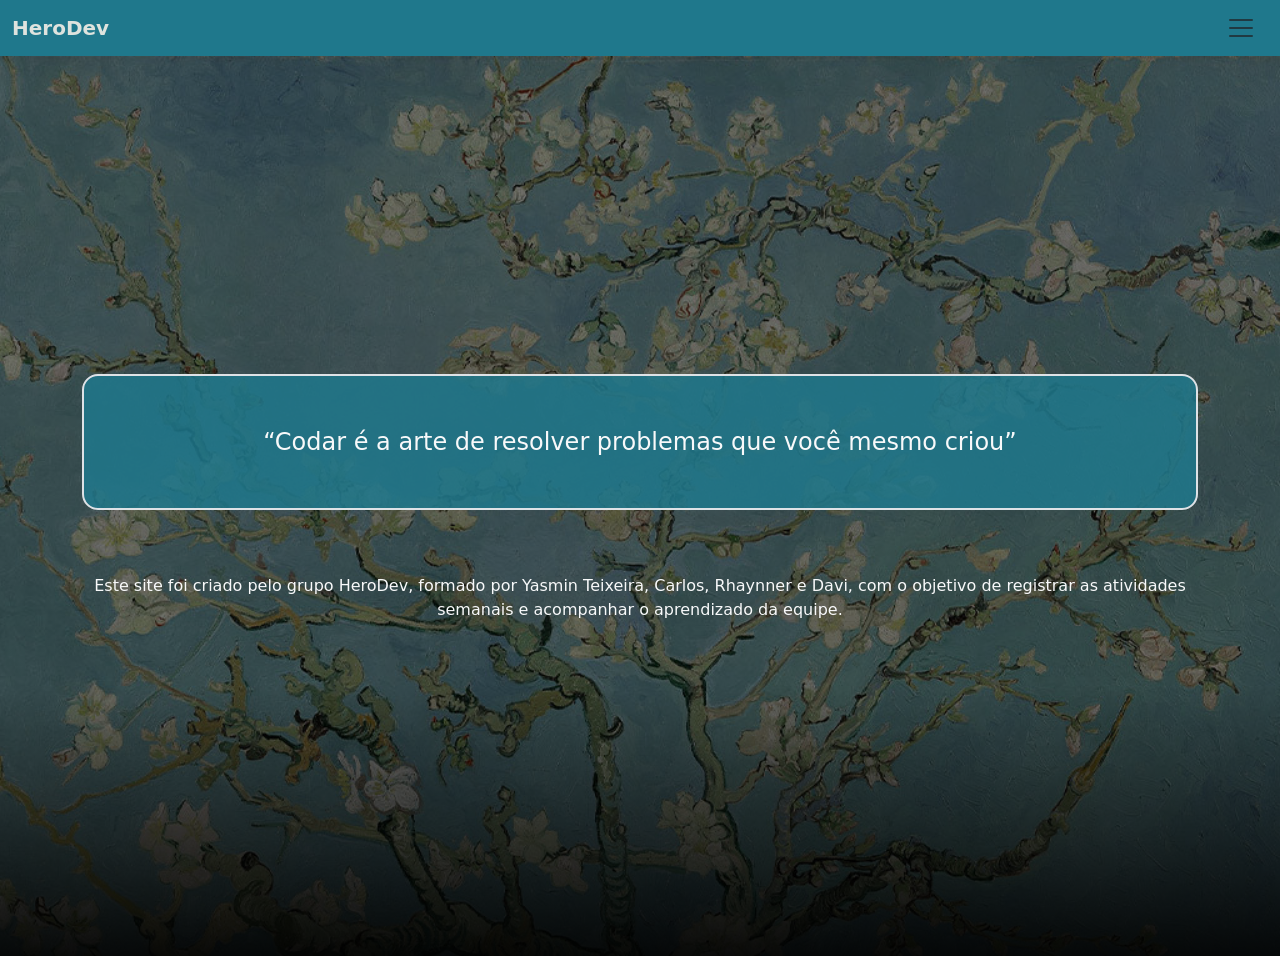
==== index.html @ e6e77d74 "navbar" ====
<!DOCTYPE html>
<html lang="pt-br">

<head>
    <meta charset="UTF-8">
    <meta name="viewport" content="width=device-width, initial-scale=1.0">
    <title>HeroDev</title>

    <link href="https://cdn.jsdelivr.net/npm/bootstrap@5.3.8/dist/css/bootstrap.min.css" rel="stylesheet"
        integrity="sha384-sRIl4kxILFvY47J16cr9ZwB07vP4J8+LH7qKQnuqkuIAvNWLzeN8tE5YBujZqJLB" crossorigin="anonymous">

    <script defer src="https://cdn.jsdelivr.net/npm/bootstrap@5.3.8/dist/js/bootstrap.bundle.min.js"
        integrity="sha384-FKyoEForCGlyvwx9Hj09JcYn3nv7wiPVlz7YYwJrWVcXK/BmnVDxM+D2scQbITxI"
        crossorigin="anonymous"></script>

    <link href="https://cdn.jsdelivr.net/npm/bootstrap@5.3.8/dist/css/bootstrap.min.css" rel="stylesheet"
        integrity="sha384-sRIl4kxILFvY47J16cr9ZwB07vP4J8+LH7qKQnuqkuIAvNWLzeN8tE5YBujZqJLB" crossorigin="anonymous">

    <script defer src="https://cdn.jsdelivr.net/npm/bootstrap@5.3.8/dist/js/bootstrap.bundle.min.js"
        integrity="sha384-FKyoEForCGlyvwx9Hj09JcYn3nv7wiPVlz7YYwJrWVcXK/BmnVDxM+D2scQbITxI"
        crossorigin="anonymous"></script>
    <script type="module" src="assets/js/Lib.js"></script>

</head>
<header>
    <section id="navbar">
        <hd-navbar></hd-navbar>
    </section>
</header>
<main>
    <section id="Inicio" class="min-vh-100 d-flex align-items-stretch" style="
    background:
    linear-gradient(
        to bottom,
        rgba(0,0,0,0.55) 0%,
        rgba(0,0,0,0.55) 70%,
        rgba(0,0,0,0.95) 100%
    ),
    url('img/fundo.jpg');
    background-size: cover;
    background-position: center;
    background-repeat: no-repeat;
">

        <div class="container d-flex flex-column justify-content-center gap-5 py-5">

            <div class="row">
                <div class="col-12">
                    <blockquote class="text-center border border-2 text-light p-5 rounded-4 fs-4"
                        style="background-color: rgba(31,120,140,0.85);">
                        “Codar é a arte de resolver problemas que você mesmo criou”
                    </blockquote>
                </div>
            </div>

            <div class="row">
                <div class="col-12 text-center text-light">
                    <p>
                        Este site foi criado pelo grupo HeroDev, formado por Yasmin Teixeira,
                        Carlos, Rhaynner e Davi, com o objetivo de registrar as atividades semanais e acompanhar
                        o
                        aprendizado da equipe.
                    </p>
                </div>
            </div>

        </div>
    </section>
    </body>
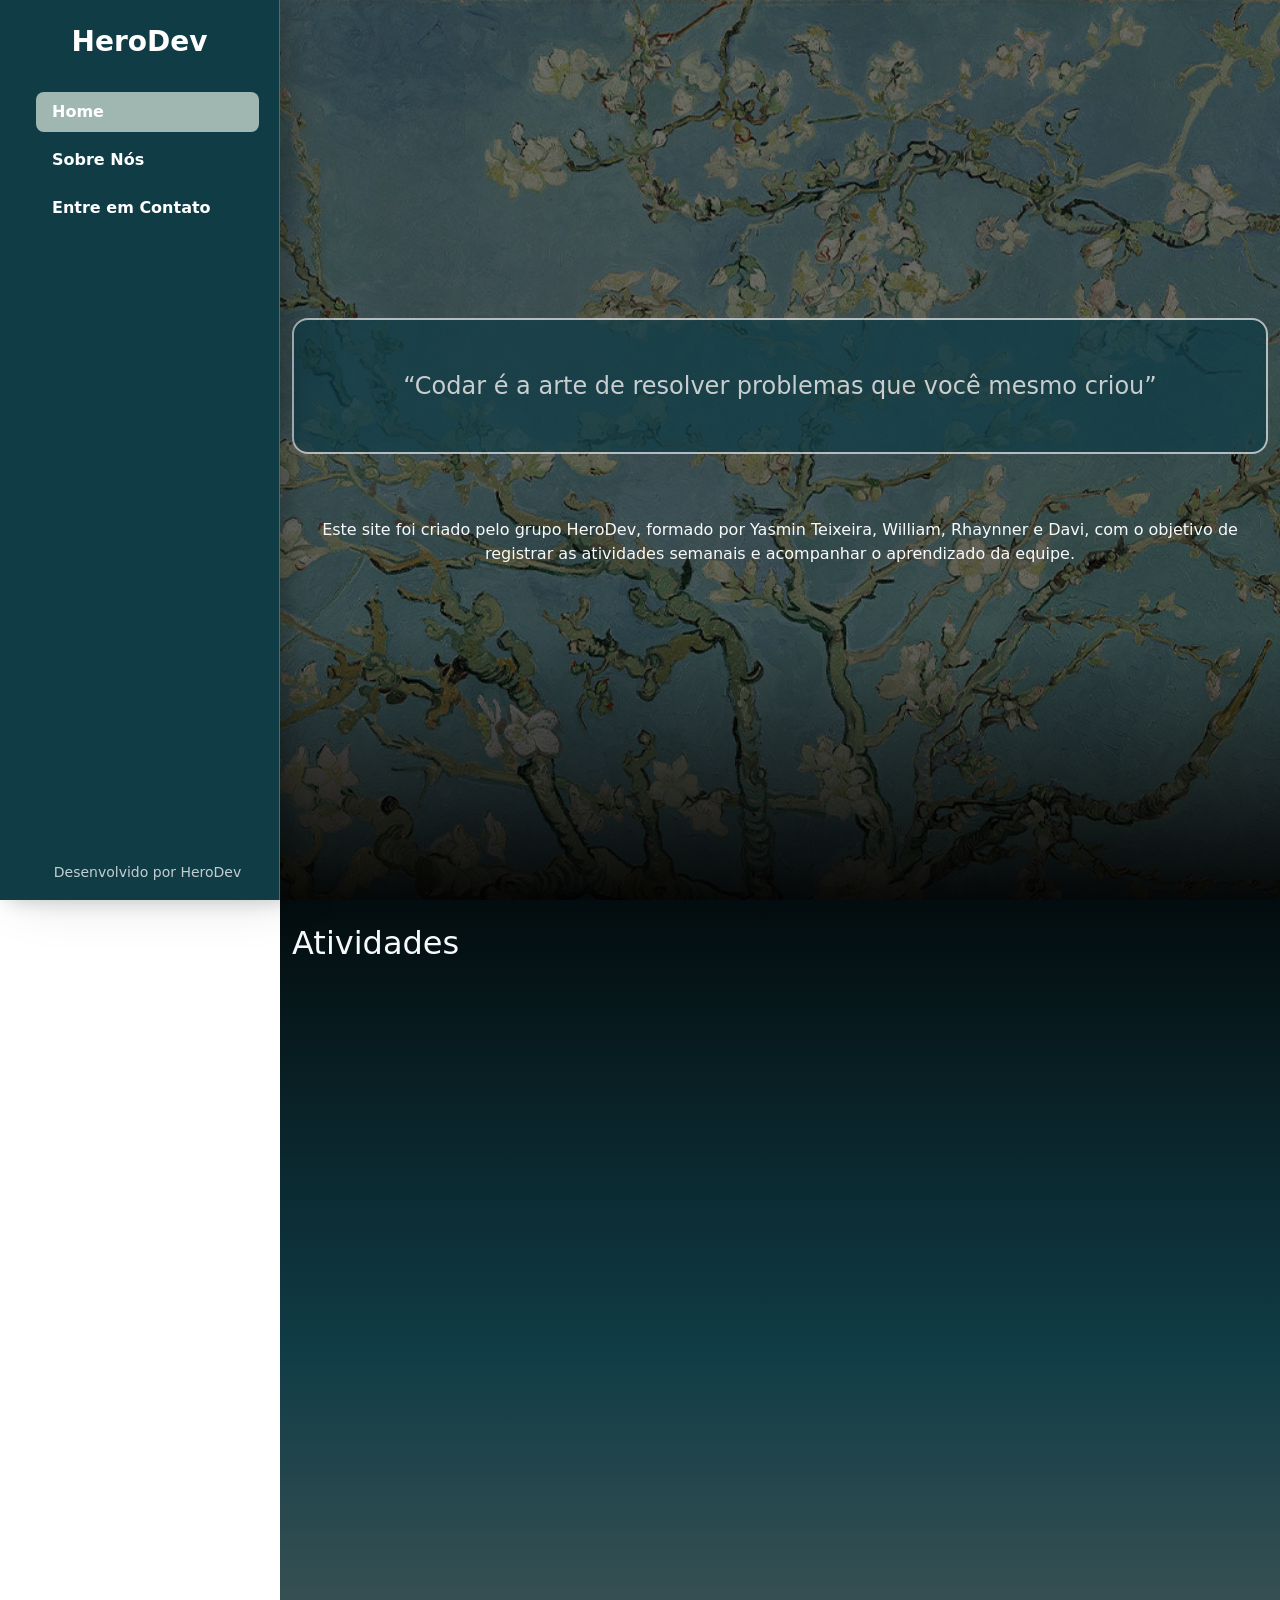
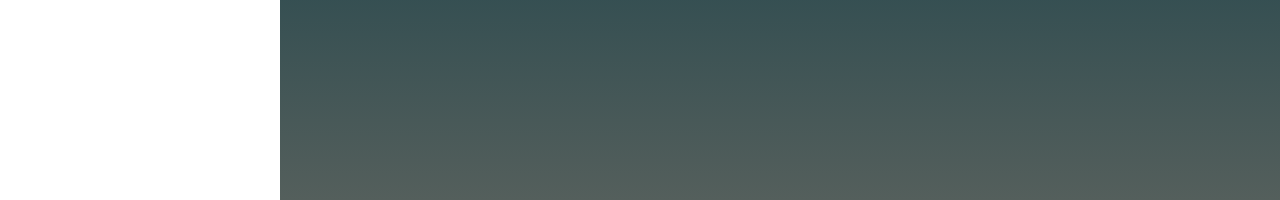
==== commit f09a6856: "nova navbar" ====
--- a/index.html
+++ b/index.html
@@ -7,63 +7,73 @@
     <title>HeroDev</title>
 
     <link href="https://cdn.jsdelivr.net/npm/bootstrap@5.3.8/dist/css/bootstrap.min.css" rel="stylesheet"
-        integrity="sha384-sRIl4kxILFvY47J16cr9ZwB07vP4J8+LH7qKQnuqkuIAvNWLzeN8tE5YBujZqJLB" crossorigin="anonymous">
+        integrity="sha384-sRIl4kxILFvY47J16cr9ZwB07vP4J8+LH7qKQnuqkuIAvNWLzeN8tE5YBujZqJLB"
+        crossorigin="anonymous">
 
     <script defer src="https://cdn.jsdelivr.net/npm/bootstrap@5.3.8/dist/js/bootstrap.bundle.min.js"
         integrity="sha384-FKyoEForCGlyvwx9Hj09JcYn3nv7wiPVlz7YYwJrWVcXK/BmnVDxM+D2scQbITxI"
         crossorigin="anonymous"></script>
 
-    <link href="https://cdn.jsdelivr.net/npm/bootstrap@5.3.8/dist/css/bootstrap.min.css" rel="stylesheet"
-        integrity="sha384-sRIl4kxILFvY47J16cr9ZwB07vP4J8+LH7qKQnuqkuIAvNWLzeN8tE5YBujZqJLB" crossorigin="anonymous">
+    <script type="module" src="assets/js/Lib.js"></script>
+</head>
 
-    <script defer src="https://cdn.jsdelivr.net/npm/bootstrap@5.3.8/dist/js/bootstrap.bundle.min.js"
-        integrity="sha384-FKyoEForCGlyvwx9Hj09JcYn3nv7wiPVlz7YYwJrWVcXK/BmnVDxM+D2scQbITxI"
-        crossorigin="anonymous"></script>
-    <script type="module" src="assets/js/Lib.js"></script>
+<body>
 
-</head>
-<header>
-    <section id="navbar">
-        <hd-navbar></hd-navbar>
-    </section>
+   <header>
+   <hd-navbar></hd-navbar>
 </header>
-<main>
-    <section id="Inicio" class="min-vh-100 d-flex align-items-stretch" style="
-    background:
-    linear-gradient(
-        to bottom,
-        rgba(0,0,0,0.55) 0%,
-        rgba(0,0,0,0.55) 70%,
-        rgba(0,0,0,0.95) 100%
-    ),
-    url('img/fundo.jpg');
-    background-size: cover;
-    background-position: center;
-    background-repeat: no-repeat;
-">
 
-        <div class="container d-flex flex-column justify-content-center gap-5 py-5">
+    <main style="margin-left: 280px;">
 
-            <div class="row">
-                <div class="col-12">
-                    <blockquote class="text-center border border-2 text-light p-5 rounded-4 fs-4"
-                        style="background-color: rgba(31,120,140,0.85);">
-                        “Codar é a arte de resolver problemas que você mesmo criou”
-                    </blockquote>
+        <section id="Inicio" class="min-vh-100 d-flex align-items-stretch" style="
+            background:
+            linear-gradient(
+                to bottom,
+                rgba(0,0,0,0.55) 0%,
+                rgba(0,0,0,0.55) 70%,
+                rgba(0,0,0,0.95) 100%
+            ),
+            url('img/fundo.jpg');
+            background-size: cover;
+            background-position: center;
+            background-repeat: no-repeat;
+        ">
+
+            <div class="container d-flex flex-column justify-content-center gap-5 py-5">
+
+                <div class="row">
+                    <div class="col-12">
+                        <blockquote class="text-center border border-2 text-light p-5 rounded-4 fs-4  opacity-75"
+                            style="background-color: #103c46;">
+                            “Codar é a arte de resolver problemas que você mesmo criou”
+                        </blockquote>
+                    </div>
+                </div>
+
+                <div class="row">
+                    <div class="col-12 text-center text-light">
+                        <p>
+                            Este site foi criado pelo grupo HeroDev, formado por Yasmin Teixeira,
+                            William, Rhaynner e Davi, com o objetivo de registrar as atividades
+                            semanais e acompanhar o aprendizado da equipe.
+                        </p>
+                    </div>
                 </div>
             </div>
+        </section>
 
-            <div class="row">
-                <div class="col-12 text-center text-light">
-                    <p>
-                        Este site foi criado pelo grupo HeroDev, formado por Yasmin Teixeira,
-                        Carlos, Rhaynner e Davi, com o objetivo de registrar as atividades semanais e acompanhar
-                        o
-                        aprendizado da equipe.
-                    </p>
+        <section id="Trabalhos" class="min-vh-100 d-flex align-items-stretch" style="background: linear-gradient(#030c0e, #103c46, #545f5c);">
+            <div class="container">
+                <div class="row">
+                    <h2 class="py-4 opacity-100 text-light ">Atividades</h2>
+
+                    
+
                 </div>
             </div>
+        </section>
+    </main>
 
-        </div>
-    </section>
-    </body>+</body>
+
+</html>
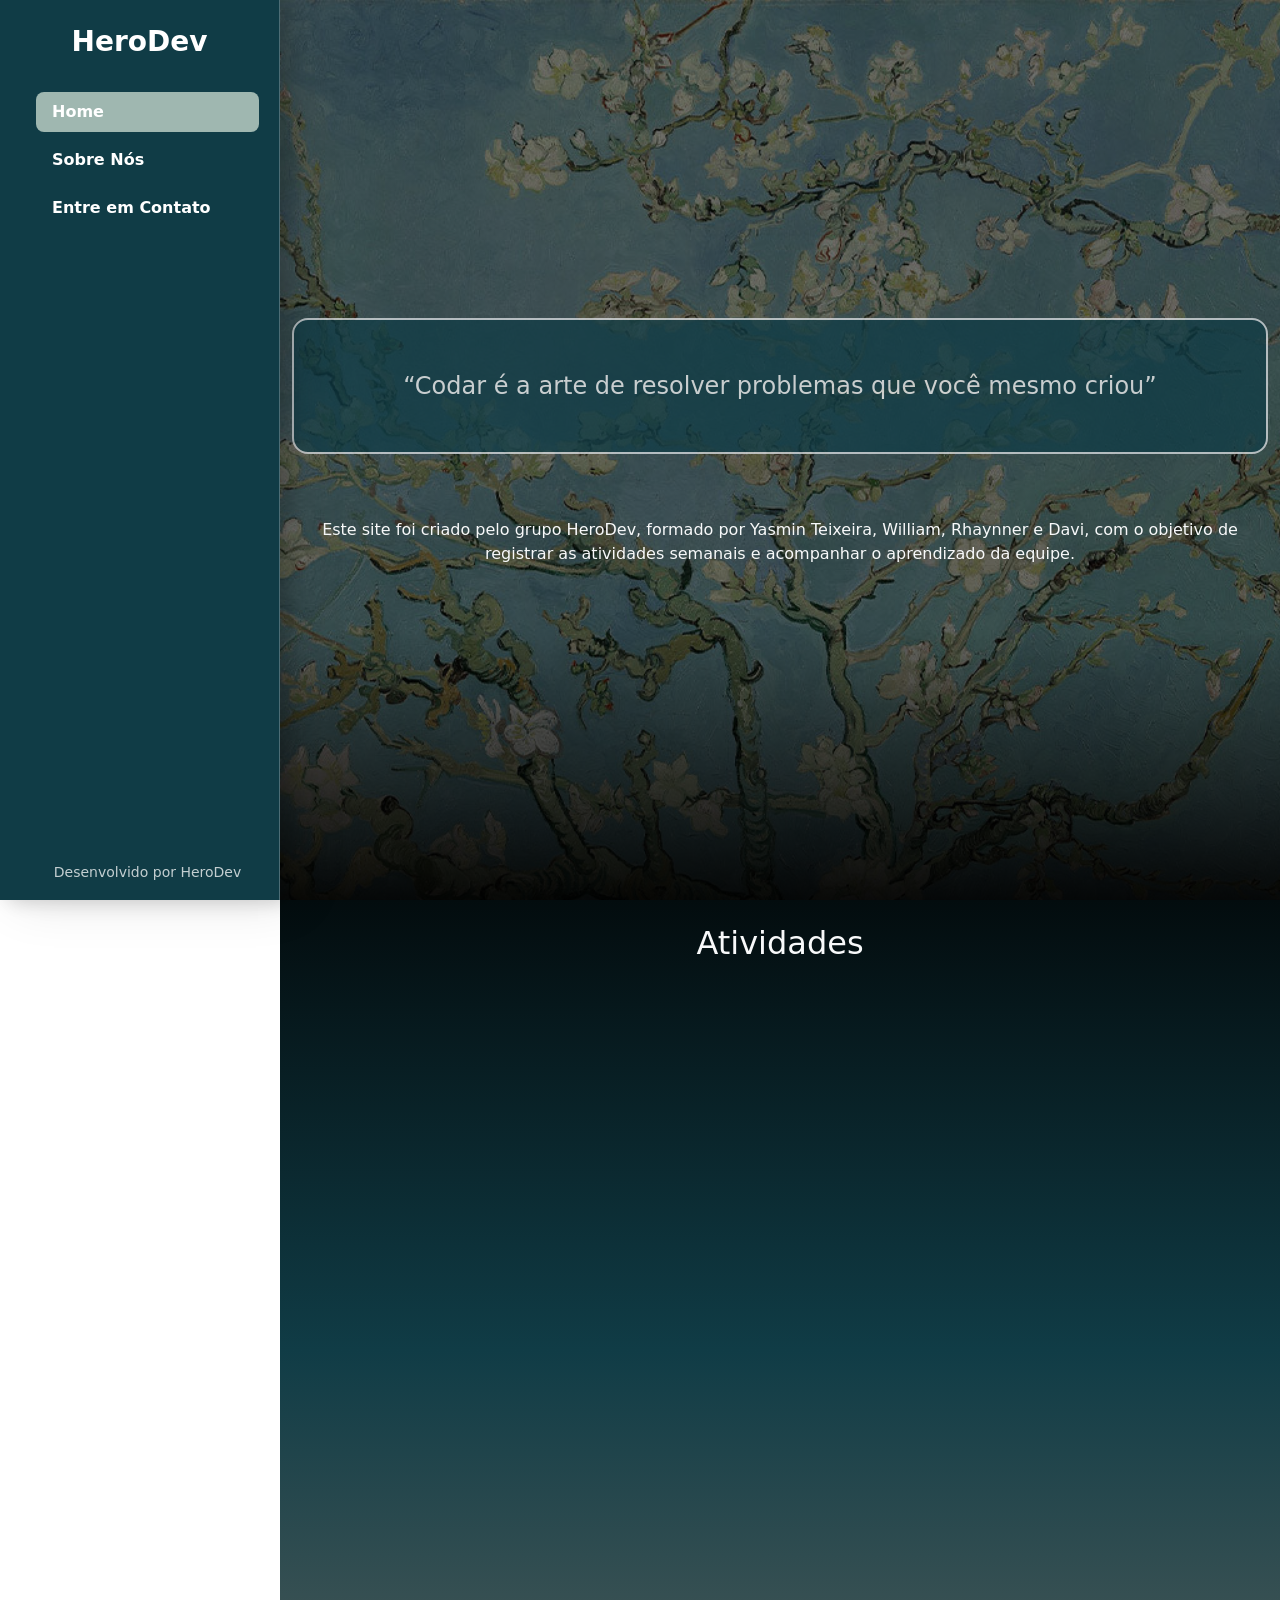
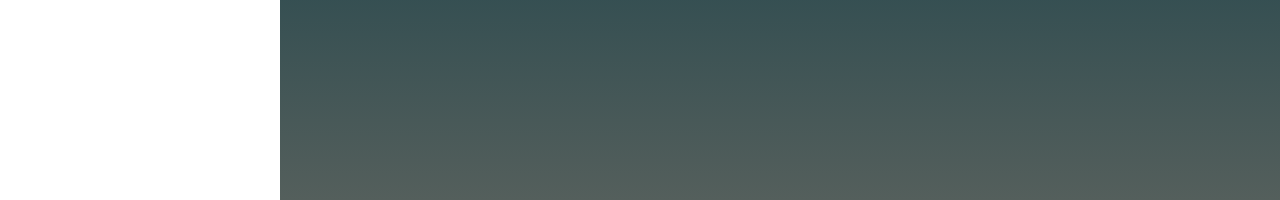
==== commit 1185c79c: "escopo do site" ====
--- a/index.html
+++ b/index.html
@@ -65,7 +65,8 @@
         <section id="Trabalhos" class="min-vh-100 d-flex align-items-stretch" style="background: linear-gradient(#030c0e, #103c46, #545f5c);">
             <div class="container">
                 <div class="row">
-                    <h2 class="py-4 opacity-100 text-light ">Atividades</h2>
+                    <h2 class="py-4 opacity-100 text-light text-center ">Atividades</h2>
+                        
 
                     
 
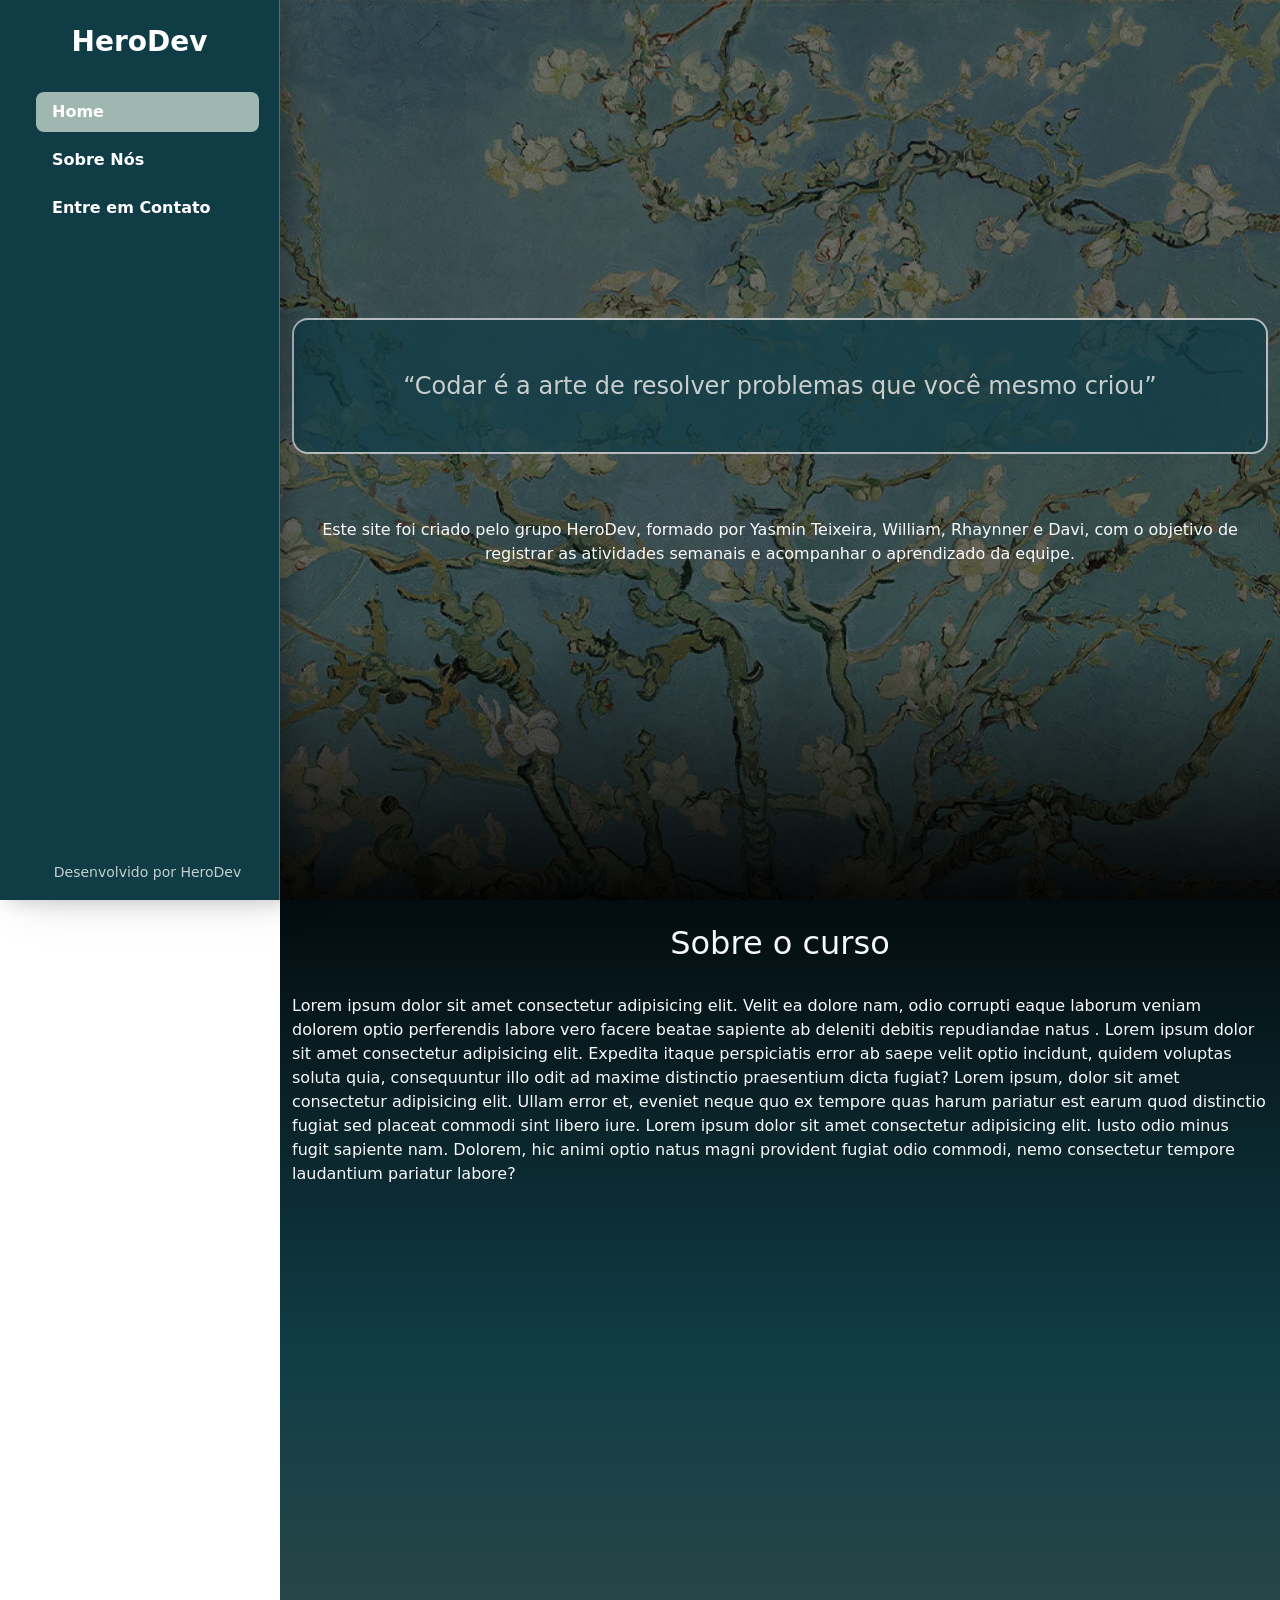
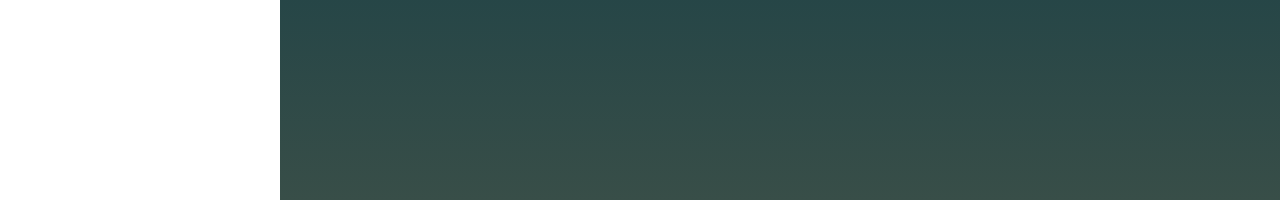
==== commit 41e6ef1d: "nova section" ====
--- a/index.html
+++ b/index.html
@@ -7,8 +7,7 @@
     <title>HeroDev</title>
 
     <link href="https://cdn.jsdelivr.net/npm/bootstrap@5.3.8/dist/css/bootstrap.min.css" rel="stylesheet"
-        integrity="sha384-sRIl4kxILFvY47J16cr9ZwB07vP4J8+LH7qKQnuqkuIAvNWLzeN8tE5YBujZqJLB"
-        crossorigin="anonymous">
+        integrity="sha384-sRIl4kxILFvY47J16cr9ZwB07vP4J8+LH7qKQnuqkuIAvNWLzeN8tE5YBujZqJLB" crossorigin="anonymous">
 
     <script defer src="https://cdn.jsdelivr.net/npm/bootstrap@5.3.8/dist/js/bootstrap.bundle.min.js"
         integrity="sha384-FKyoEForCGlyvwx9Hj09JcYn3nv7wiPVlz7YYwJrWVcXK/BmnVDxM+D2scQbITxI"
@@ -19,9 +18,9 @@
 
 <body>
 
-   <header>
-   <hd-navbar></hd-navbar>
-</header>
+    <header>
+        <hd-navbar></hd-navbar>
+    </header>
 
     <main style="margin-left: 280px;">
 
@@ -62,13 +61,37 @@
             </div>
         </section>
 
-        <section id="Trabalhos" class="min-vh-100 d-flex align-items-stretch" style="background: linear-gradient(#030c0e, #103c46, #545f5c);">
+        <section id="Trabalhos" class="min-vh-100 d-flex align-items-stretch"
+            style="background: linear-gradient(#030c0e, #103c46, #384e48);">
             <div class="container">
                 <div class="row">
-                    <h2 class="py-4 opacity-100 text-light text-center ">Atividades</h2>
-                        
+                    <h2 class="py-4  text-light text-center ">Sobre o curso</h2>
+                    <div>
+                        <p class="text-light">Lorem ipsum dolor sit amet consectetur adipisicing elit. Velit ea dolore nam, odio corrupti
+                            eaque laborum veniam dolorem optio perferendis labore vero facere beatae sapiente ab
+                            deleniti debitis repudiandae natus . Lorem ipsum dolor sit amet consectetur adipisicing
+                            elit. Expedita itaque perspiciatis error ab saepe velit optio incidunt, quidem voluptas
+                            soluta quia, consequuntur illo odit ad maxime distinctio praesentium dicta fugiat? Lorem
+                            ipsum, dolor sit amet consectetur adipisicing elit. Ullam error et, eveniet neque quo ex
+                            tempore quas harum pariatur est earum quod distinctio fugiat sed placeat commodi sint libero
+                            iure. Lorem ipsum dolor sit amet consectetur adipisicing elit. Iusto odio minus fugit
+                            sapiente nam. Dolorem, hic animi optio natus magni provident fugiat odio commodi, nemo
+                            consectetur tempore laudantium pariatur labore?</p>
+                    </div>
+                    <div class="container">
+                        <div class="row">
+                           
+                               
+                                
 
-                    
+
+                            </div>
+                        </div>
+                    </div>
+
+
+
+
 
                 </div>
             </div>
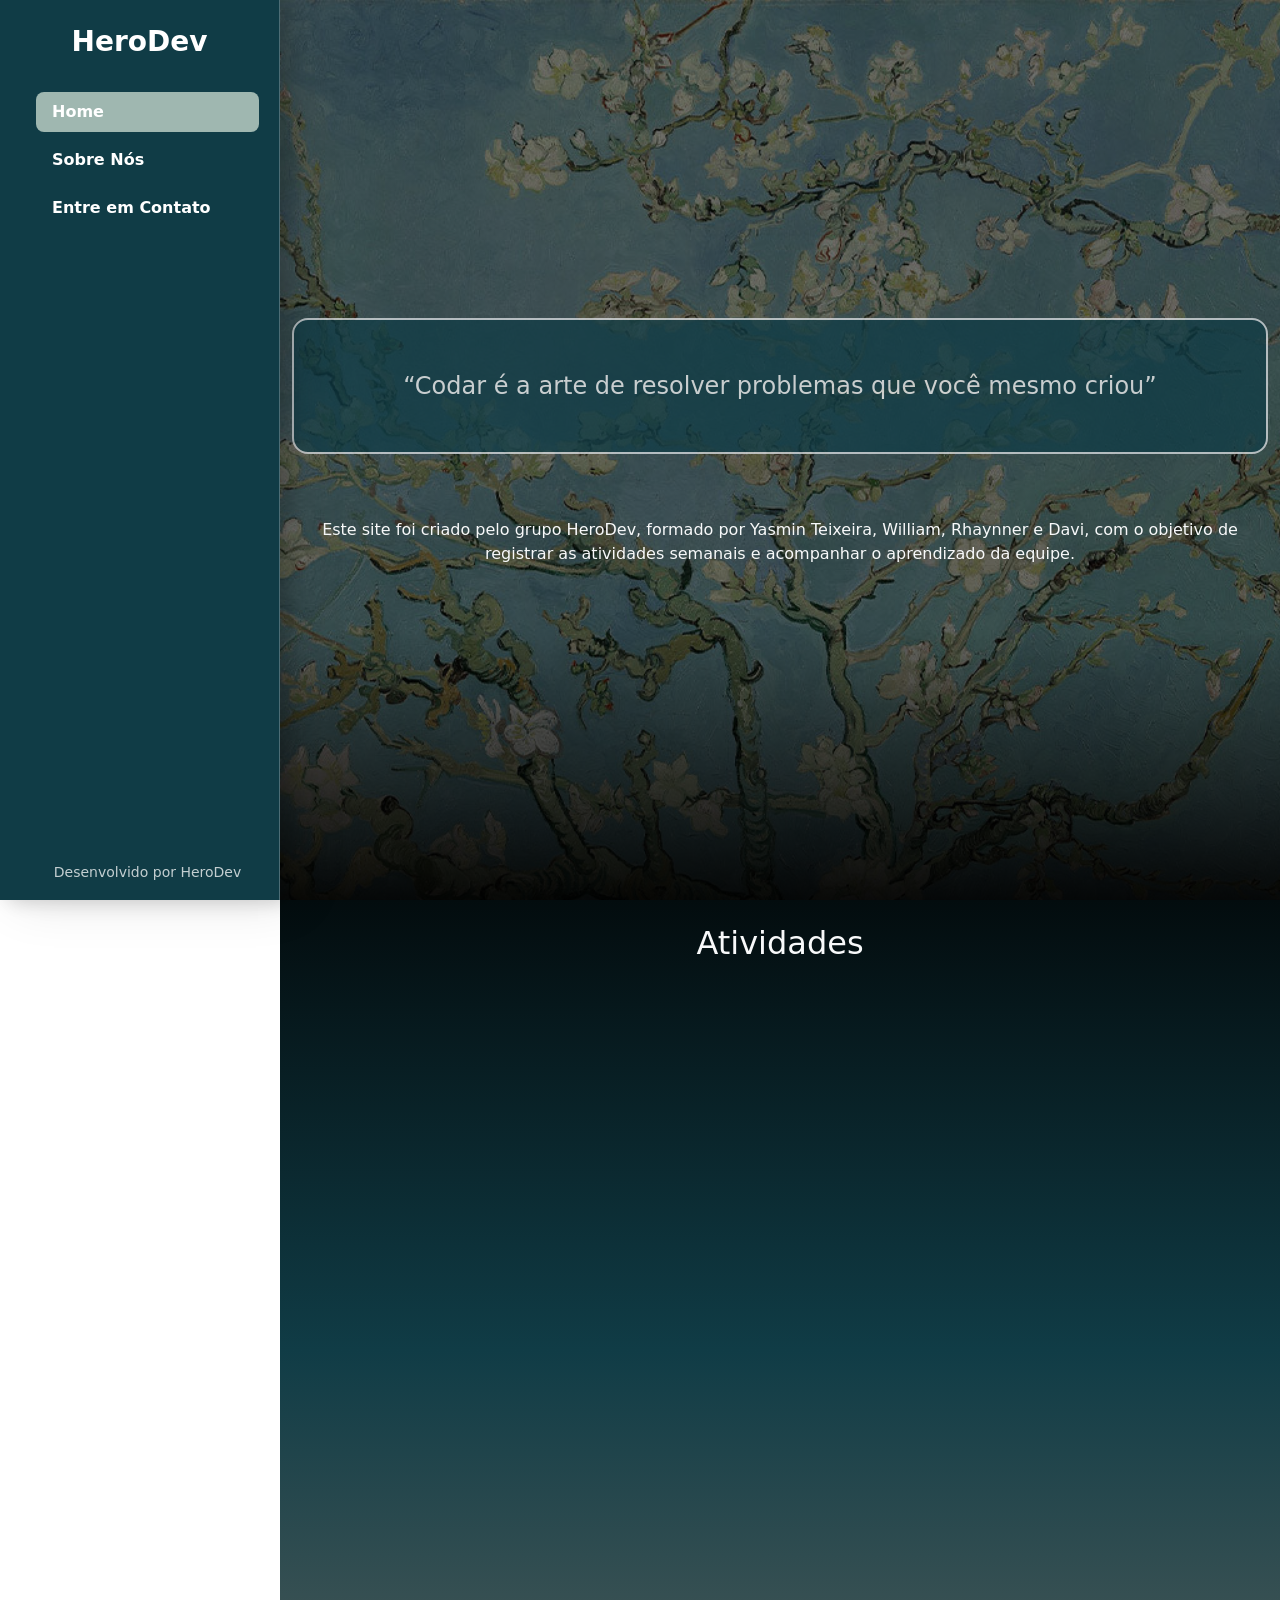
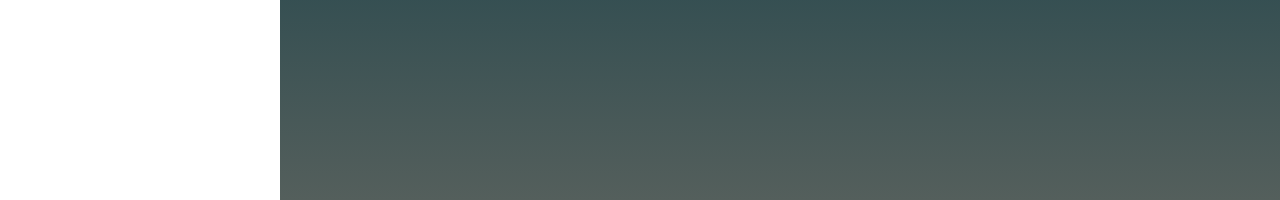
==== commit 91318c8b: "15/06" ====
--- a/index.html
+++ b/index.html
@@ -7,7 +7,8 @@
     <title>HeroDev</title>
 
     <link href="https://cdn.jsdelivr.net/npm/bootstrap@5.3.8/dist/css/bootstrap.min.css" rel="stylesheet"
-        integrity="sha384-sRIl4kxILFvY47J16cr9ZwB07vP4J8+LH7qKQnuqkuIAvNWLzeN8tE5YBujZqJLB" crossorigin="anonymous">
+        integrity="sha384-sRIl4kxILFvY47J16cr9ZwB07vP4J8+LH7qKQnuqkuIAvNWLzeN8tE5YBujZqJLB"
+        crossorigin="anonymous">
 
     <script defer src="https://cdn.jsdelivr.net/npm/bootstrap@5.3.8/dist/js/bootstrap.bundle.min.js"
         integrity="sha384-FKyoEForCGlyvwx9Hj09JcYn3nv7wiPVlz7YYwJrWVcXK/BmnVDxM+D2scQbITxI"
@@ -18,9 +19,9 @@
 
 <body>
 
-    <header>
-        <hd-navbar></hd-navbar>
-    </header>
+   <header>
+   <hd-navbar></hd-navbar>
+</header>
 
     <main style="margin-left: 280px;">
 
@@ -61,37 +62,13 @@
             </div>
         </section>
 
-        <section id="Trabalhos" class="min-vh-100 d-flex align-items-stretch"
-            style="background: linear-gradient(#030c0e, #103c46, #384e48);">
+        <section id="Trabalhos" class="min-vh-100 d-flex align-items-stretch" style="background: linear-gradient(#030c0e, #103c46, #545f5c);">
             <div class="container">
                 <div class="row">
-                    <h2 class="py-4  text-light text-center ">Sobre o curso</h2>
-                    <div>
-                        <p class="text-light">Lorem ipsum dolor sit amet consectetur adipisicing elit. Velit ea dolore nam, odio corrupti
-                            eaque laborum veniam dolorem optio perferendis labore vero facere beatae sapiente ab
-                            deleniti debitis repudiandae natus . Lorem ipsum dolor sit amet consectetur adipisicing
-                            elit. Expedita itaque perspiciatis error ab saepe velit optio incidunt, quidem voluptas
-                            soluta quia, consequuntur illo odit ad maxime distinctio praesentium dicta fugiat? Lorem
-                            ipsum, dolor sit amet consectetur adipisicing elit. Ullam error et, eveniet neque quo ex
-                            tempore quas harum pariatur est earum quod distinctio fugiat sed placeat commodi sint libero
-                            iure. Lorem ipsum dolor sit amet consectetur adipisicing elit. Iusto odio minus fugit
-                            sapiente nam. Dolorem, hic animi optio natus magni provident fugiat odio commodi, nemo
-                            consectetur tempore laudantium pariatur labore?</p>
-                    </div>
-                    <div class="container">
-                        <div class="row">
-                           
-                               
-                                
+                    <h2 class="py-4 opacity-100 text-light text-center ">Atividades</h2>
+                        
 
-
-                            </div>
-                        </div>
-                    </div>
-
-
-
-
+                    
 
                 </div>
             </div>
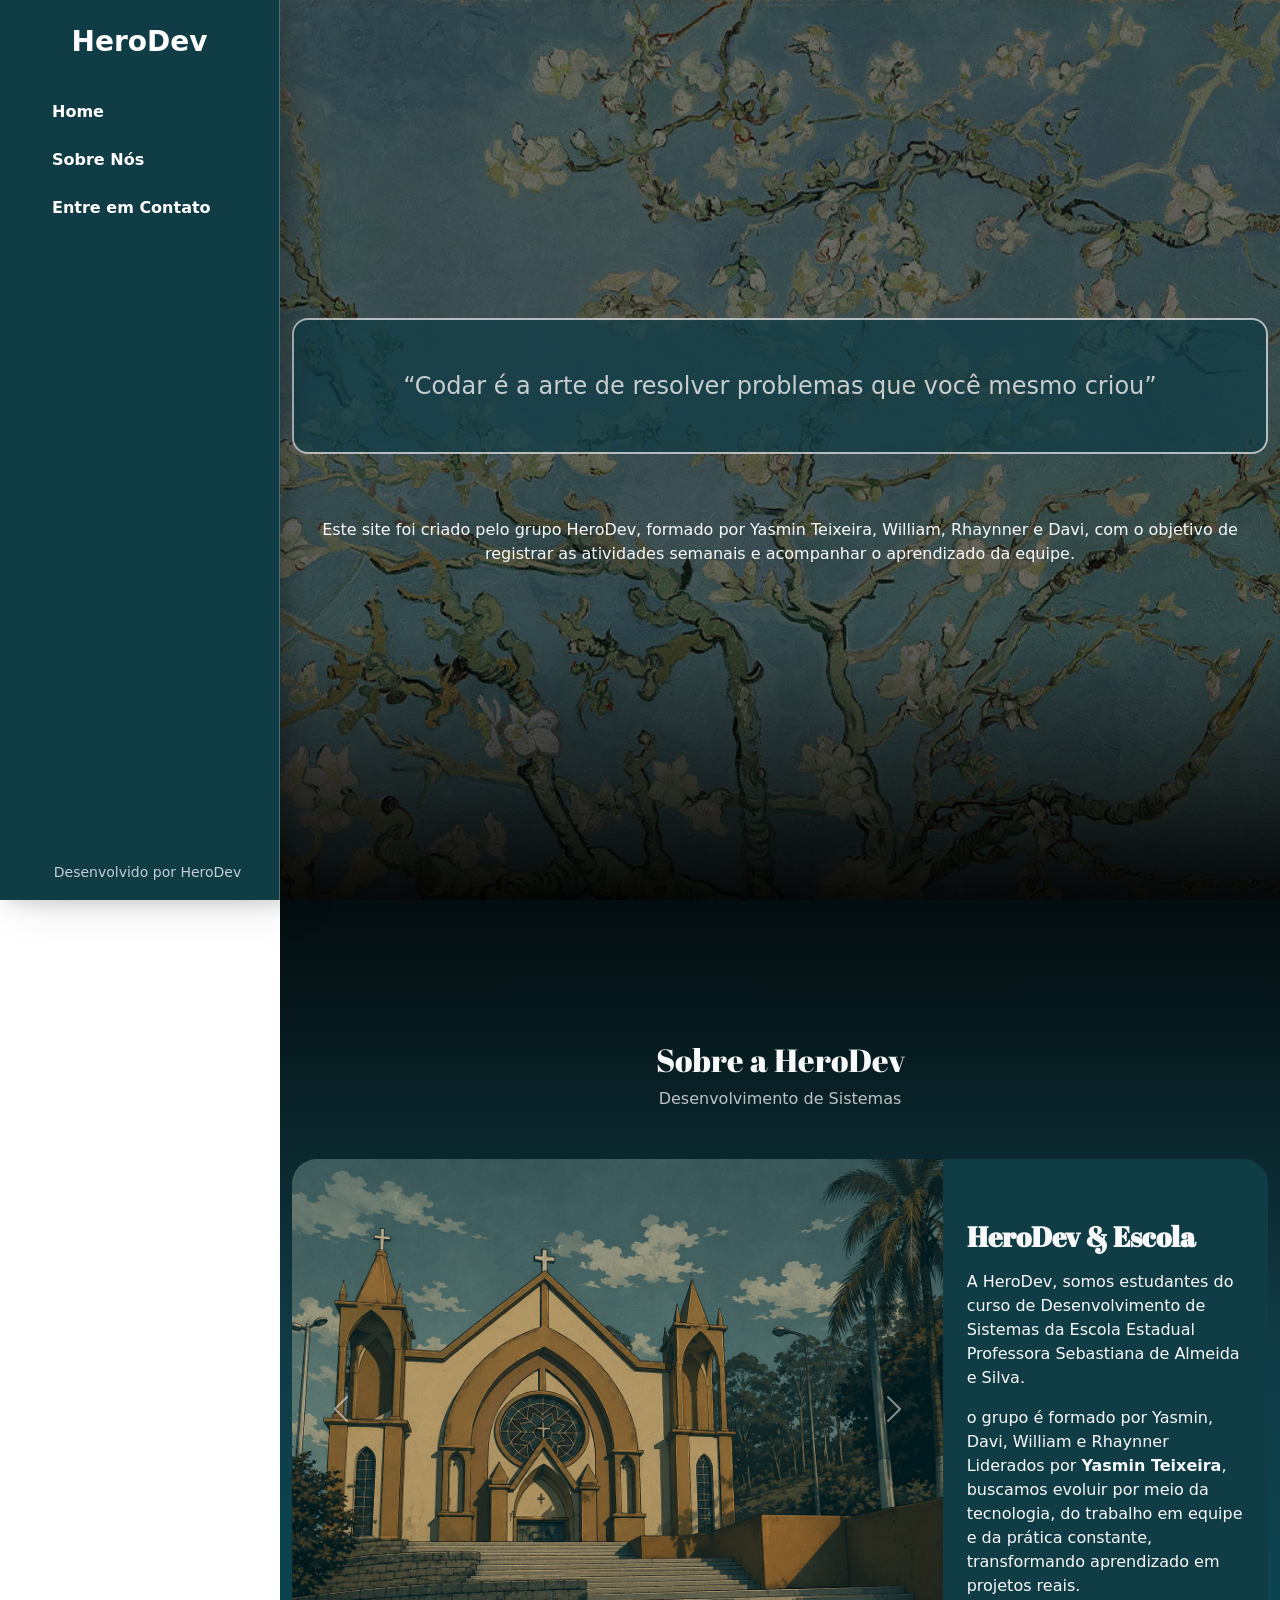
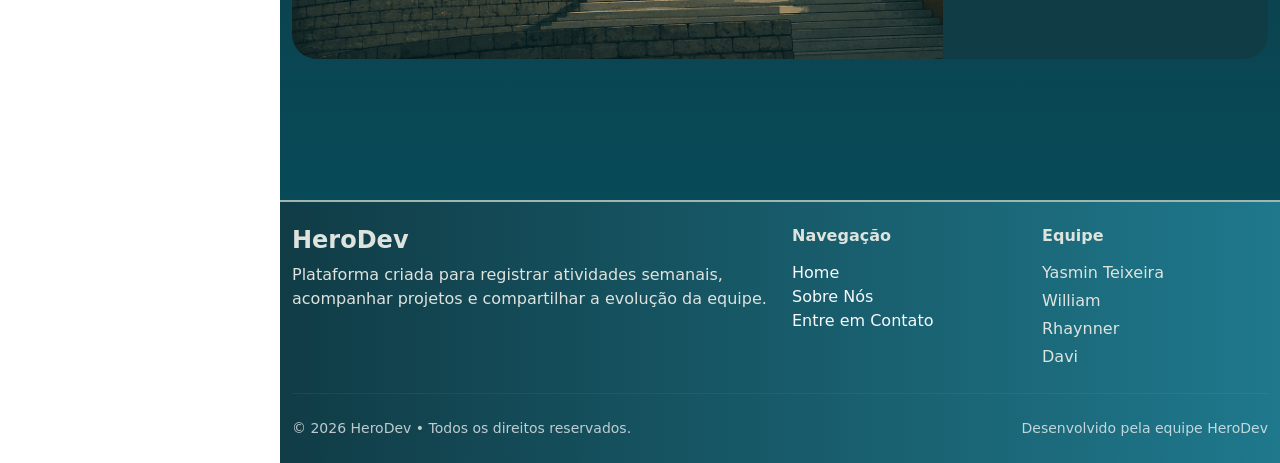
==== commit ab5025d4: "16/06" ====
--- a/index.html
+++ b/index.html
@@ -7,21 +7,30 @@
     <title>HeroDev</title>
 
     <link href="https://cdn.jsdelivr.net/npm/bootstrap@5.3.8/dist/css/bootstrap.min.css" rel="stylesheet"
-        integrity="sha384-sRIl4kxILFvY47J16cr9ZwB07vP4J8+LH7qKQnuqkuIAvNWLzeN8tE5YBujZqJLB"
-        crossorigin="anonymous">
+        integrity="sha384-sRIl4kxILFvY47J16cr9ZwB07vP4J8+LH7qKQnuqkuIAvNWLzeN8tE5YBujZqJLB" crossorigin="anonymous">
 
     <script defer src="https://cdn.jsdelivr.net/npm/bootstrap@5.3.8/dist/js/bootstrap.bundle.min.js"
         integrity="sha384-FKyoEForCGlyvwx9Hj09JcYn3nv7wiPVlz7YYwJrWVcXK/BmnVDxM+D2scQbITxI"
         crossorigin="anonymous"></script>
 
     <script type="module" src="assets/js/Lib.js"></script>
+    <link rel="stylesheet" href="style.css">
+
+    <link rel="preconnect" href="https://fonts.googleapis.com">
+    <link rel="preconnect" href="https://fonts.gstatic.com" crossorigin>
+    <link
+        href="https://fonts.googleapis.com/css2?family=Abril+Fatface&family=Fraunces:ital,opsz,wght@0,9..144,100..900;1,9..144,100..900&display=swap"
+        rel="stylesheet">
+
+    
+    
 </head>
 
 <body>
 
-   <header>
-   <hd-navbar></hd-navbar>
-</header>
+    <header>
+        <hd-navbar></hd-navbar>
+    </header>
 
     <main style="margin-left: 280px;">
 
@@ -62,19 +71,148 @@
             </div>
         </section>
 
-        <section id="Trabalhos" class="min-vh-100 d-flex align-items-stretch" style="background: linear-gradient(#030c0e, #103c46, #545f5c);">
+        <section id="Trabalhos" class="min-vh-100 d-flex align-items-center py-5"
+            style="background: linear-gradient(#030c0e, #103c46, #074a58);">
+
             <div class="container">
-                <div class="row">
-                    <h2 class="py-4 opacity-100 text-light text-center ">Atividades</h2>
-                        
-
-                    
-
-                </div>
+
+                <h2 class="text-center text-light mb-2">Sobre a HeroDev</h2>
+                <p class="text-center text-light opacity-75 mb-5">
+                    Desenvolvimento de Sistemas
+                </p>
+
+                <div class="card border-0 overflow-hidden" style="background-color: #103c46; border-radius: 25px;">
+
+                    <div class="row g-0">
+
+
+                        <div class="col-lg-8">
+                            <div id="carouselHeroDev" class="carousel slide carousel-fade h-100"
+                                data-bs-ride="carousel">
+
+                                <div class="carousel-inner h-100">
+
+                                    <div class="carousel-item active">
+                                        <img src="img/igreja.png" class="d-block w-100"
+                                            style="height: 500px; object-fit: cover;" alt="Igreja">
+                                    </div>
+
+                                    <div class="carousel-item">
+                                        <img src="img/fotoescola.png" class="d-block w-100"
+                                            style="height: 500px; object-fit: cover;" alt="Escola">
+                                    </div>
+
+                                    <div class="carousel-item">
+                                        <img src="img/portal.png" class="d-block w-100"
+                                            style="height: 500px; object-fit: cover;" alt="Portal">
+                                    </div>
+
+                                </div>
+
+                                <button class="carousel-control-prev" type="button" data-bs-target="#carouselHeroDev"
+                                    data-bs-slide="prev">
+                                    <span class="carousel-control-prev-icon"></span>
+                                </button>
+
+                                <button class="carousel-control-next" type="button" data-bs-target="#carouselHeroDev"
+                                    data-bs-slide="next">
+                                    <span class="carousel-control-next-icon"></span>
+                                </button>
+
+                            </div>
+                        </div>
+
+
+                        <div class="col-lg-4 d-flex align-items-center" style="background-color: #103c46;">
+
+                            <div class="p-4 text-light">
+
+                                <h3 class="fw-bold mb-3">
+                                    HeroDev & Escola
+                                </h3>
+
+                                <p>
+                                    A HeroDev, somos estudantes do curso de Desenvolvimento de
+                                    Sistemas da Escola Estadual Professora Sebastiana
+                                    de Almeida e Silva.
+                                </p>
+
+                                <p class="mb-0">
+                                    o grupo é formado por Yasmin, Davi, William e Rhaynner
+                                    Liderados por <strong>Yasmin Teixeira</strong>,
+                                    buscamos evoluir por meio da tecnologia,
+                                    do trabalho em equipe e da prática constante,
+                                    transformando aprendizado em projetos reais.
+                                </p>
+
+                            </div>
+
+                        </div>
+
+                    </div>
+
+                </div>
+
             </div>
         </section>
     </main>
 
+    <footer style="
+        margin-left: 280px;
+        background: linear-gradient(to right, #103c46, #1F788C);
+        color: #DEE3DE;
+        border-top: 2px solid #9FB7B0;
+    ">
+
+        <div class="container py-4">
+
+            <div class="row g-4">
+
+                <div class="col-lg-6">
+                    <h4 class="fw-bold">HeroDev</h4>
+                    <p class="mb-0">
+                        Plataforma criada para registrar atividades semanais,
+                        acompanhar projetos e compartilhar a evolução da equipe.
+                    </p>
+                </div>
+
+                <div class="col-lg-3">
+                    <h6 class="fw-semibold mb-3">Navegação</h6>
+
+                    <ul class="list-unstyled">
+                        <li><a href="index.html" class="text-decoration-none text-light">Home</a></li>
+                        <li><a href="sobrenos.html" class="text-decoration-none text-light">Sobre Nós</a></li>
+                        <li><a href="midia.html" class="text-decoration-none text-light">Entre em Contato</a></li>
+                    </ul>
+                </div>
+
+                <div class="col-lg-3">
+                    <h6 class="fw-semibold mb-3">Equipe</h6>
+
+                    <p class="mb-1">Yasmin Teixeira</p>
+                    <p class="mb-1">William</p>
+                    <p class="mb-1">Rhaynner</p>
+                    <p class="mb-0">Davi</p>
+                </div>
+
+            </div>
+
+            <hr class="my-4" style="border-color: rgba(255,255,255,0.2);">
+
+            <div class="d-flex flex-column flex-md-row justify-content-between align-items-center">
+                <small class="text-light opacity-75">
+                    © 2026 HeroDev • Todos os direitos reservados.
+                </small>
+
+                <small class="text-light opacity-75 mt-2 mt-md-0">
+                    Desenvolvido pela equipe HeroDev
+                </small>
+            </div>
+
+        </div>
+
+    </footer>
+
 </body>
 
 </html>
--- a/style.css
+++ b/style.css
@@ -0,0 +1,9 @@
+
+h2,h3,h1 {
+  font-family: "Abril Fatface", serif;
+  font-weight: 400;
+  font-style: normal;
+}
+
+
+
